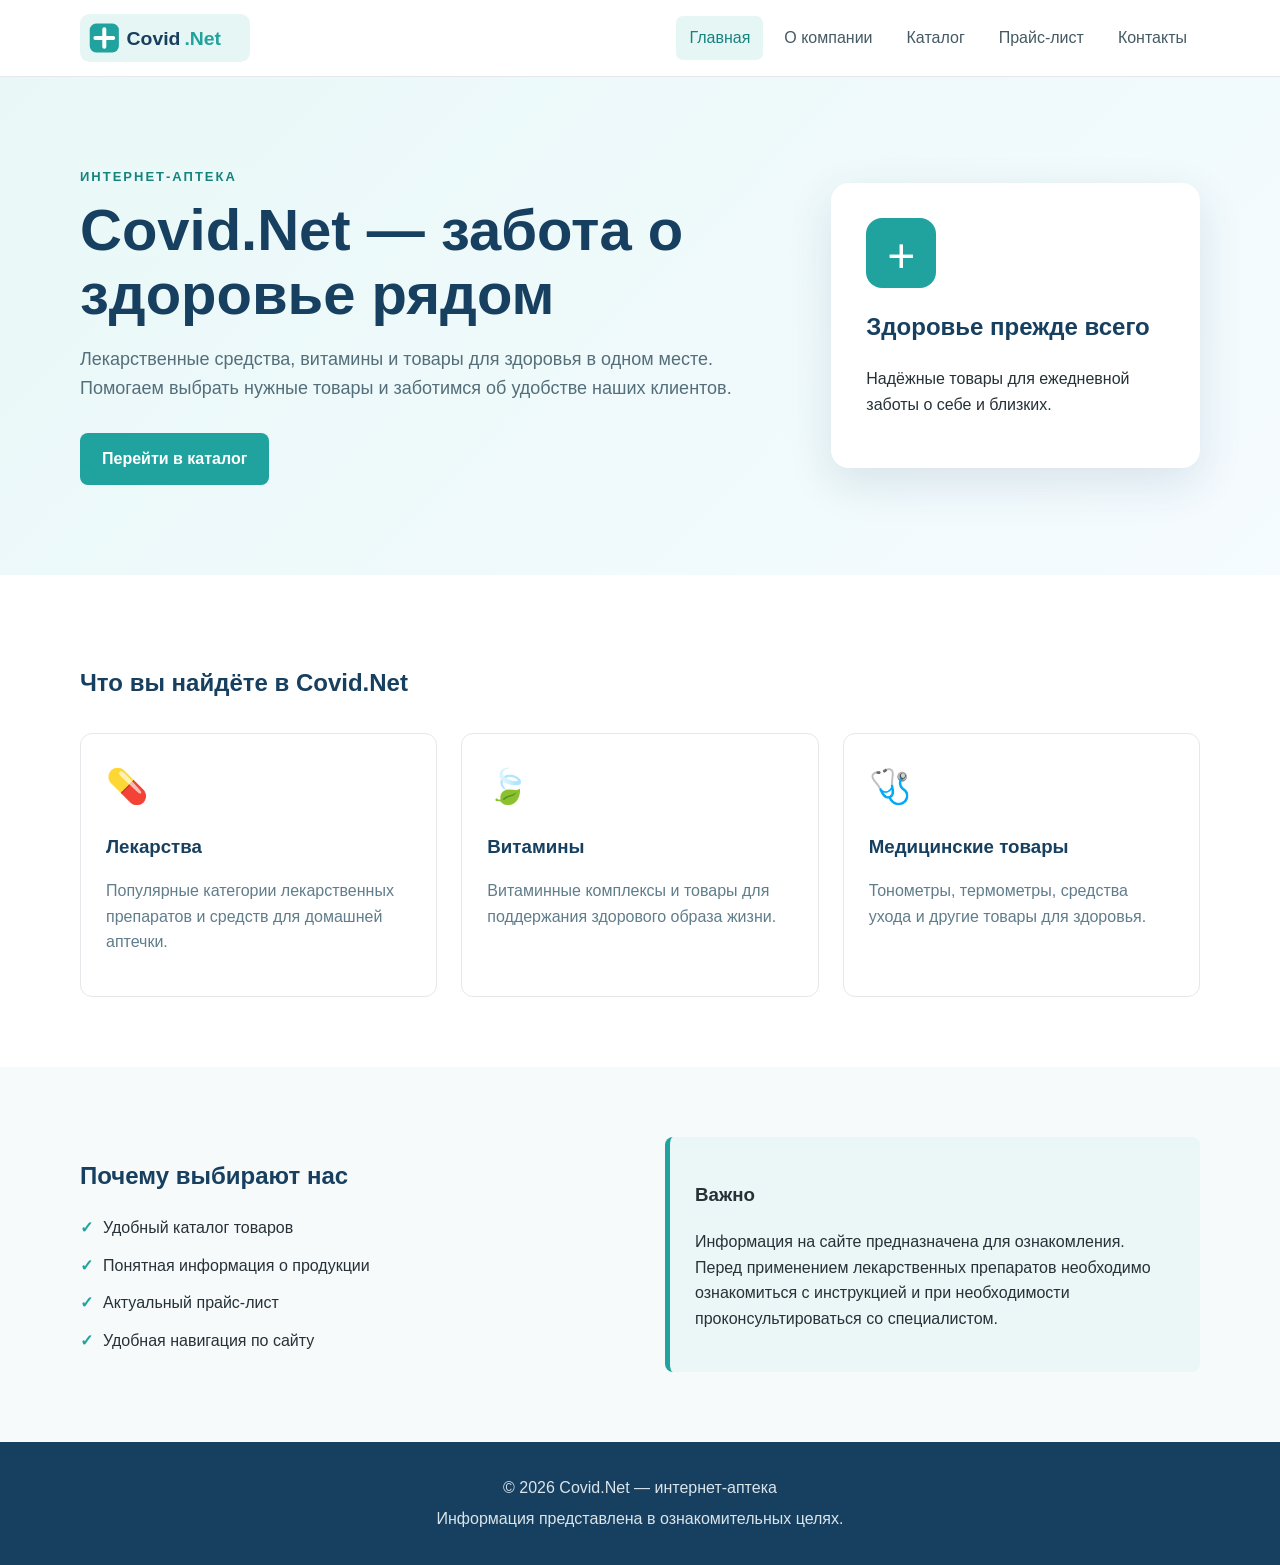
==== index.html @ 79ae9a4f "Add files via upload" ====
<!DOCTYPE html>
<html lang="ru">
<head>
    <meta charset="UTF-8">
    <meta name="viewport" content="width=device-width, initial-scale=1.0">
    <title>Covid.Net — интернет-аптека</title>
    <link rel="stylesheet" href="styles.css">
</head>
<body>
<header class="site-header">
    <div class="container header-inner">
        <a class="logo" href="index.html"><img src="images/logo.svg" alt="Covid.Net — интернет-аптека"></a>
        <nav class="main-nav">
            <a class="active" href="index.html">Главная</a>
            <a href="about.html">О компании</a>
            <a href="catalog.html">Каталог</a>
            <a href="price.html">Прайс-лист</a>
            <a href="contacts.html">Контакты</a>
        </nav>
    </div>
</header>

<main>
    <section class="hero">
        <div class="container hero-content">
            <div>
                <p class="eyebrow">ИНТЕРНЕТ-АПТЕКА</p>
                <h1>Covid.Net — забота о здоровье рядом</h1>
                <p class="hero-text">
                    Лекарственные средства, витамины и товары для здоровья
                    в одном месте. Помогаем выбрать нужные товары и заботимся
                    об удобстве наших клиентов.
                </p>
                <a class="button" href="catalog.html">Перейти в каталог</a>
            </div>
            <div class="hero-card">
                <div class="medical-cross">+</div>
                <h2>Здоровье прежде всего</h2>
                <p>Надёжные товары для ежедневной заботы о себе и близких.</p>
            </div>
        </div>
    </section>

    <section class="section">
        <div class="container">
            <h2>Что вы найдёте в Covid.Net</h2>
            <div class="cards">
                <article class="card">
                    <div class="card-icon">💊</div>
                    <h3>Лекарства</h3>
                    <p>Популярные категории лекарственных препаратов и средств для домашней аптечки.</p>
                </article>
                <article class="card">
                    <div class="card-icon">🍃</div>
                    <h3>Витамины</h3>
                    <p>Витаминные комплексы и товары для поддержания здорового образа жизни.</p>
                </article>
                <article class="card">
                    <div class="card-icon">🩺</div>
                    <h3>Медицинские товары</h3>
                    <p>Тонометры, термометры, средства ухода и другие товары для здоровья.</p>
                </article>
            </div>
        </div>
    </section>

    <section class="section section-light">
        <div class="container two-columns">
            <div>
                <h2>Почему выбирают нас</h2>
                <ul class="check-list">
                    <li>Удобный каталог товаров</li>
                    <li>Понятная информация о продукции</li>
                    <li>Актуальный прайс-лист</li>
                    <li>Удобная навигация по сайту</li>
                </ul>
            </div>
            <div class="info-box">
                <h3>Важно</h3>
                <p>
                    Информация на сайте предназначена для ознакомления.
                    Перед применением лекарственных препаратов необходимо
                    ознакомиться с инструкцией и при необходимости
                    проконсультироваться со специалистом.
                </p>
            </div>
        </div>
    </section>
</main>

<footer class="site-footer">
    <div class="container">
        <p>&copy; 2026 Covid.Net — интернет-аптека</p>
        <p>Информация представлена в ознакомительных целях.</p>
    </div>
</footer>
</body>
</html>
---- styles.css ----
* {
    box-sizing: border-box;
}

html {
    scroll-behavior: smooth;
}

body {
    margin: 0;
    font-family: Arial, Helvetica, sans-serif;
    color: #263238;
    background: #ffffff;
    line-height: 1.6;
}

a {
    color: inherit;
}

.container {
    width: min(1120px, 92%);
    margin: 0 auto;
}

.site-header {
    background: #ffffff;
    border-bottom: 1px solid #e5e7eb;
    position: sticky;
    top: 0;
    z-index: 10;
}

.header-inner {
    min-height: 76px;
    display: flex;
    align-items: center;
    justify-content: space-between;
    gap: 30px;
}

.logo {
    display: block;
    text-decoration: none;
    line-height: 0;
}

.logo img {
    display: block;
    width: 170px;
    height: auto;
}

.main-nav {
    display: flex;
    flex-wrap: wrap;
    justify-content: flex-end;
    gap: 8px;
}

.main-nav a {
    text-decoration: none;
    padding: 9px 13px;
    border-radius: 7px;
    color: #455a64;
    transition: 0.2s;
}

.main-nav a:hover,
.main-nav a.active {
    background: #e6f6f5;
    color: #16837f;
}

.hero {
    background: linear-gradient(135deg, #e9f8f7, #f5fbff);
    padding: 90px 0;
}

.hero-content {
    display: grid;
    grid-template-columns: 1.5fr 0.8fr;
    align-items: center;
    gap: 60px;
}

.eyebrow {
    margin: 0 0 10px;
    color: #16837f;
    font-size: 13px;
    font-weight: 700;
    letter-spacing: 2px;
}

h1 {
    margin: 0 0 20px;
    font-size: clamp(36px, 5vw, 58px);
    line-height: 1.1;
    color: #173f5f;
}

h2 {
    color: #173f5f;
}

.hero-text {
    max-width: 680px;
    font-size: 18px;
    color: #546e7a;
    margin-bottom: 30px;
}

.button {
    display: inline-block;
    padding: 13px 22px;
    background: #20a39e;
    color: #ffffff;
    text-decoration: none;
    border-radius: 8px;
    font-weight: 700;
}

.button:hover {
    background: #16837f;
}

.hero-card {
    background: #ffffff;
    border-radius: 18px;
    padding: 35px;
    box-shadow: 0 15px 45px rgba(23, 63, 95, 0.12);
}

.medical-cross {
    width: 70px;
    height: 70px;
    display: grid;
    place-items: center;
    background: #20a39e;
    color: #ffffff;
    border-radius: 16px;
    font-size: 48px;
    font-weight: 300;
}

.section {
    padding: 70px 0;
}

.section-light {
    background: #f7fafb;
}

.cards {
    display: grid;
    grid-template-columns: repeat(3, 1fr);
    gap: 24px;
    margin-top: 30px;
}

.card,
.product-card,
.contact-card {
    background: #ffffff;
    border: 1px solid #e5e7eb;
    border-radius: 12px;
    padding: 25px;
}

.card-icon {
    font-size: 34px;
}

.card h3,
.product-card h2 {
    margin-bottom: 8px;
    color: #173f5f;
}

.card p,
.product-card p {
    color: #607d8b;
}

.two-columns {
    display: grid;
    grid-template-columns: 1fr 1fr;
    gap: 50px;
}

.check-list {
    padding-left: 0;
    list-style: none;
}

.check-list li {
    margin: 12px 0;
}

.check-list li::before {
    content: "✓";
    color: #20a39e;
    font-weight: bold;
    margin-right: 10px;
}

.info-box {
    background: #eaf7f6;
    border-left: 5px solid #20a39e;
    padding: 25px;
    border-radius: 8px;
}

.page-content {
    padding: 65px 0 80px;
    min-height: calc(100vh - 160px);
}

.page-heading {
    margin-bottom: 45px;
}

.page-heading h1 {
    font-size: clamp(34px, 5vw, 48px);
    margin-bottom: 10px;
}

.page-heading > p:last-child {
    color: #607d8b;
    font-size: 18px;
}

.content-section {
    margin-bottom: 55px;
}

.product-grid {
    display: grid;
    grid-template-columns: repeat(3, 1fr);
    gap: 24px;
}

.product-image {
    min-height: 140px;
    display: grid;
    place-items: center;
    background: #eef8f7;
    border-radius: 10px;
    font-size: 58px;
    margin-bottom: 20px;
}

.product-card strong {
    color: #16837f;
    font-size: 18px;
}

.table-wrapper {
    overflow-x: auto;
}

table {
    width: 100%;
    border-collapse: collapse;
    background: #ffffff;
}

th,
td {
    border: 1px solid #dce3e6;
    padding: 14px 16px;
    text-align: left;
}

th {
    background: #173f5f;
    color: #ffffff;
}

tr:nth-child(even) {
    background: #f7fafb;
}

tr.discount {
    background: #e8f7f4;
}

.note {
    color: #78909c;
    font-size: 14px;
    margin-top: 15px;
}

.contact-layout {
    display: grid;
    grid-template-columns: 0.8fr 1.2fr;
    gap: 30px;
}

.map-box {
    background: #ffffff;
    border: 1px solid #e5e7eb;
    border-radius: 12px;
    padding: 20px;
}

.map-box iframe {
    width: 100%;
    height: 360px;
    border: 0;
    border-radius: 8px;
}

.site-footer {
    background: #173f5f;
    color: #d9e5eb;
    padding: 28px 0;
    text-align: center;
}

.site-footer p {
    margin: 5px 0;
}

@media (max-width: 850px) {
    .header-inner {
        flex-direction: column;
        padding: 18px 0;
    }

    .main-nav {
        justify-content: center;
    }

    .hero-content,
    .two-columns,
    .contact-layout {
        grid-template-columns: 1fr;
    }

    .cards,
    .product-grid {
        grid-template-columns: repeat(2, 1fr);
    }
}

@media (max-width: 560px) {
    .hero {
        padding: 55px 0;
    }

    .cards,
    .product-grid {
        grid-template-columns: 1fr;
    }

    .main-nav {
        gap: 3px;
    }

    .main-nav a {
        padding: 7px 8px;
        font-size: 14px;
    }
}
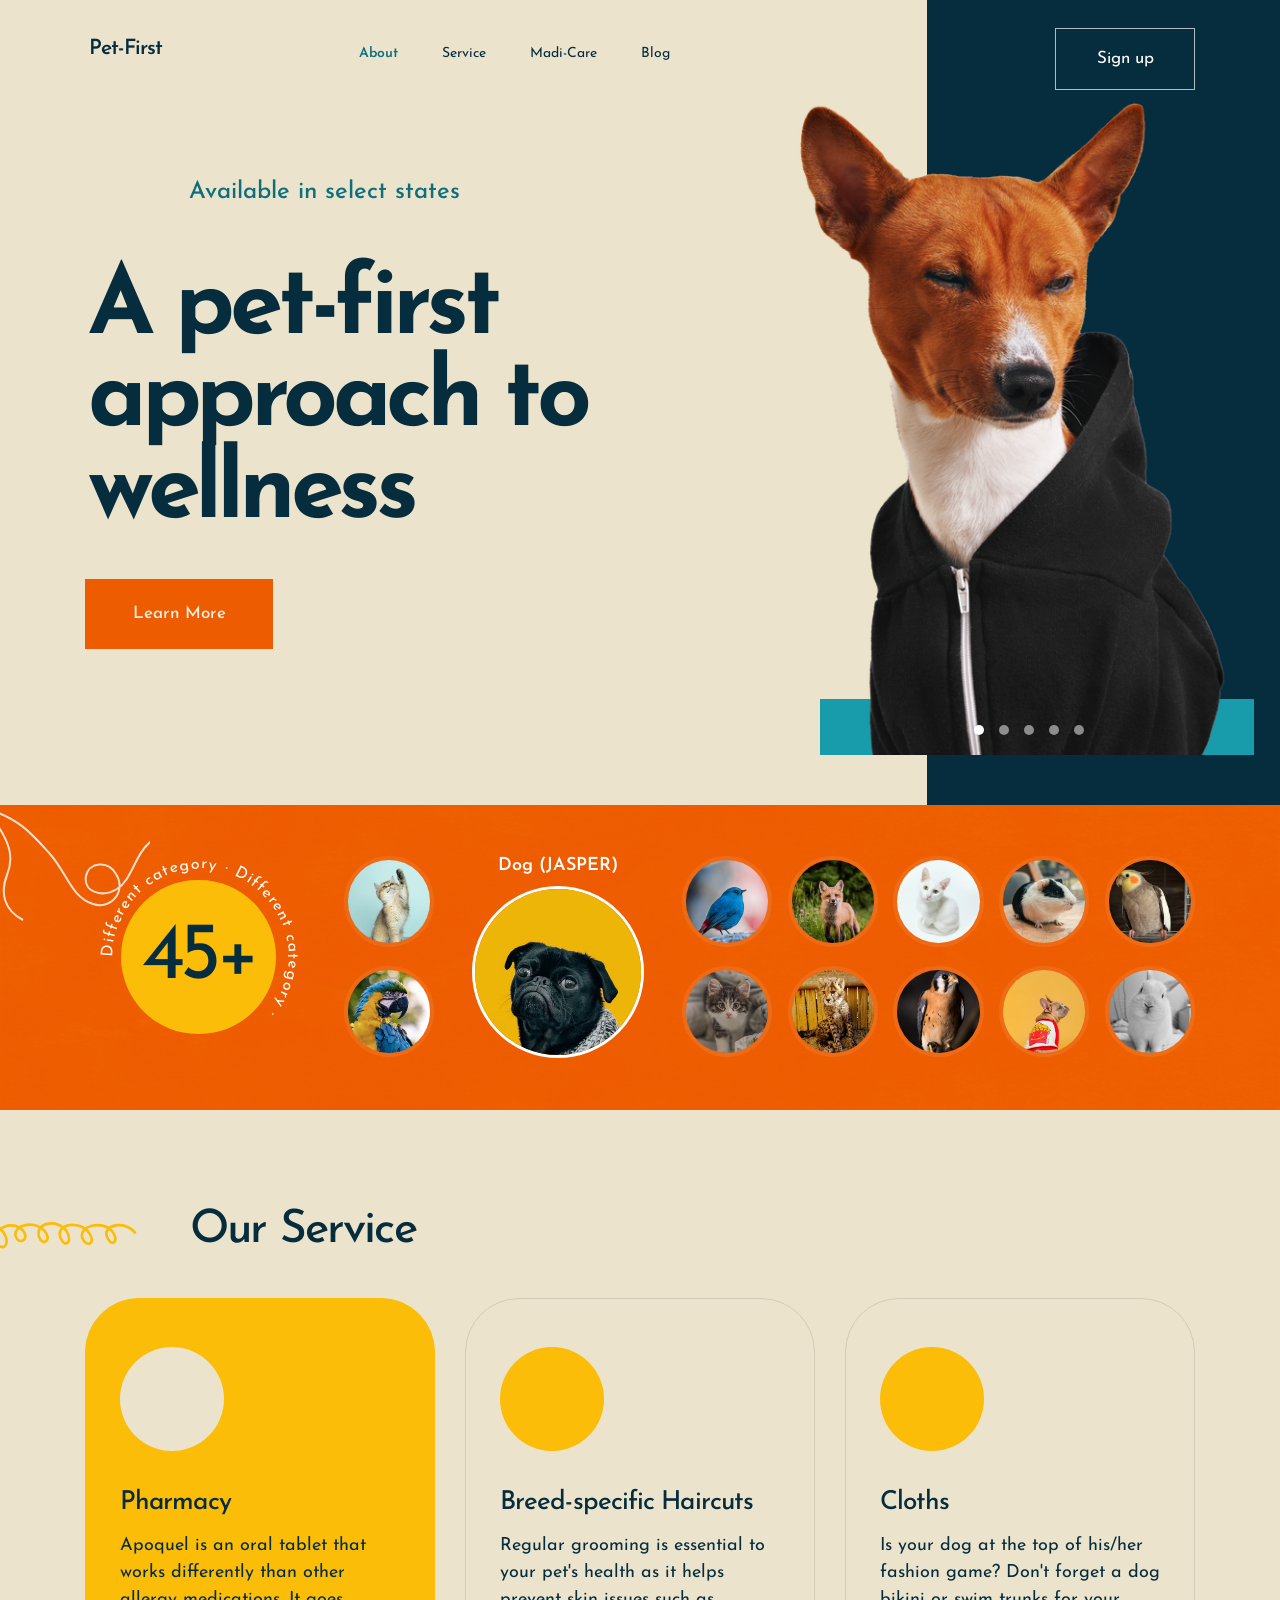
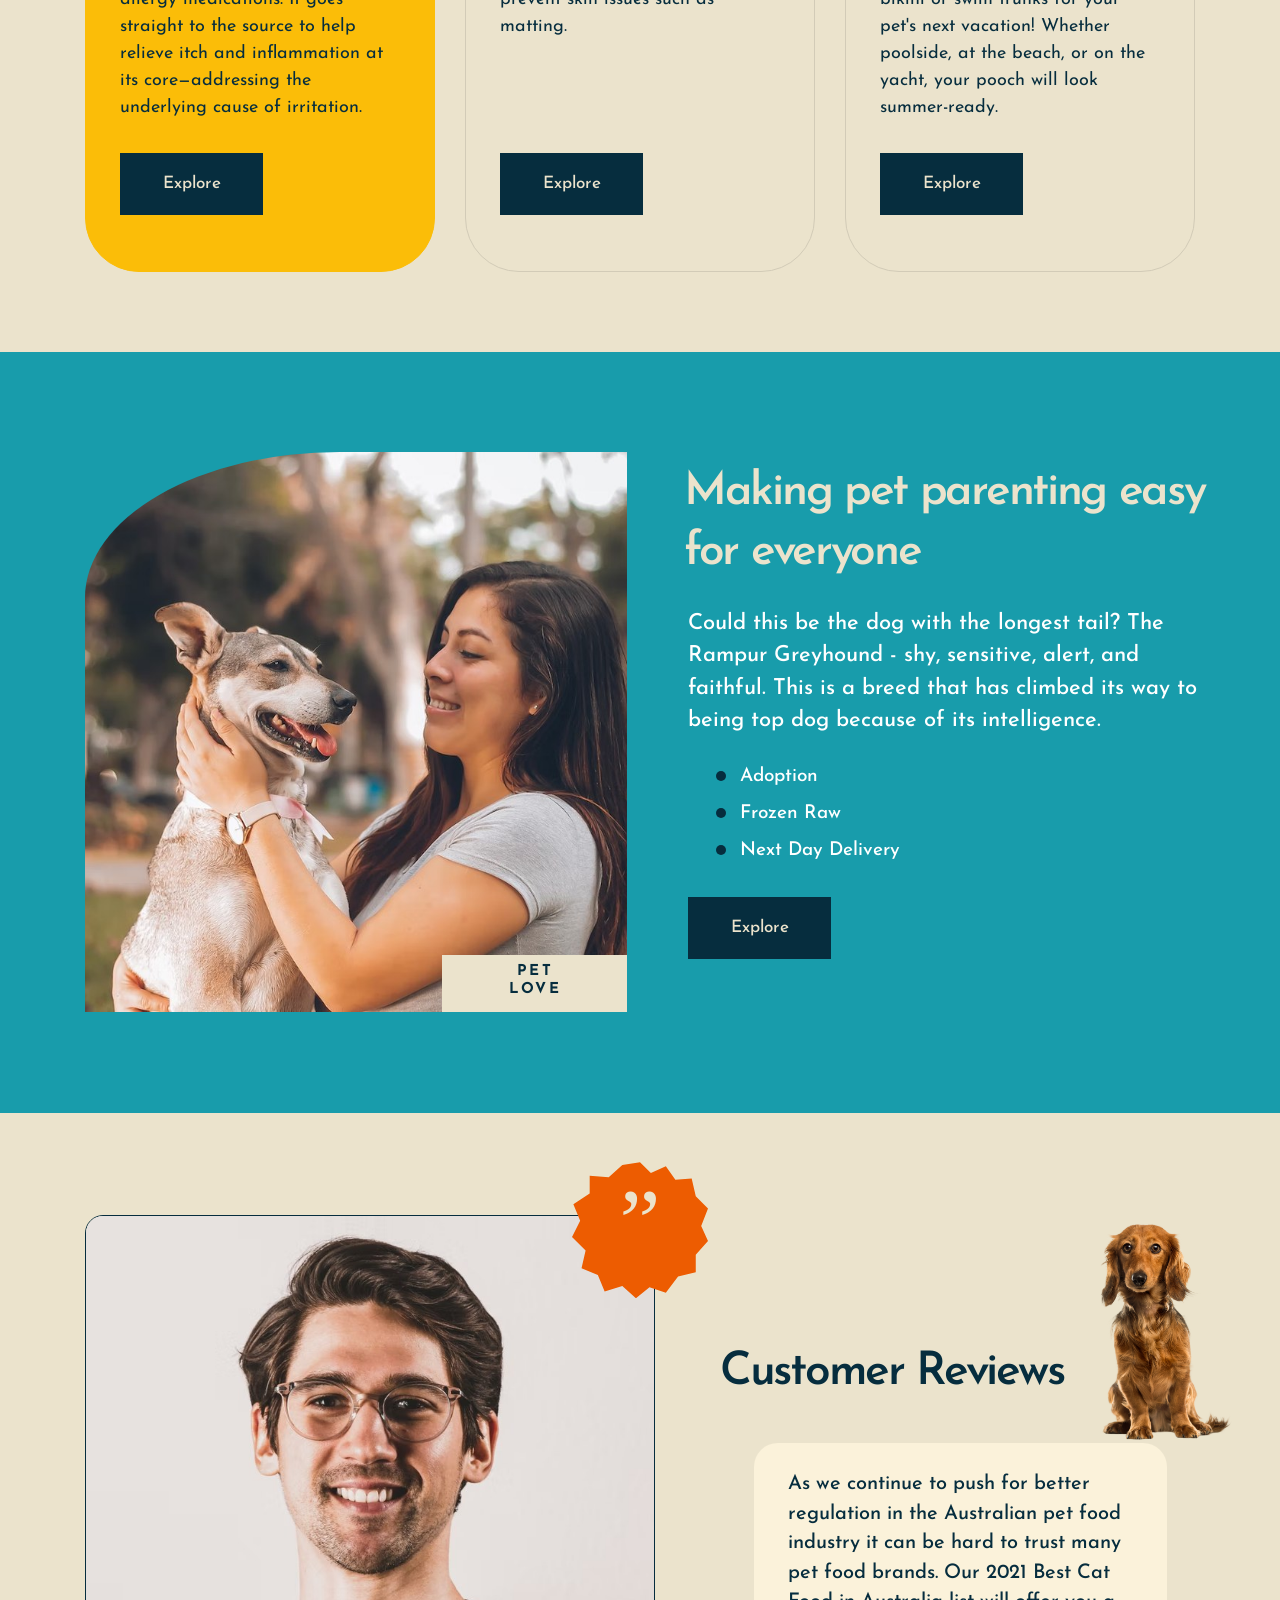
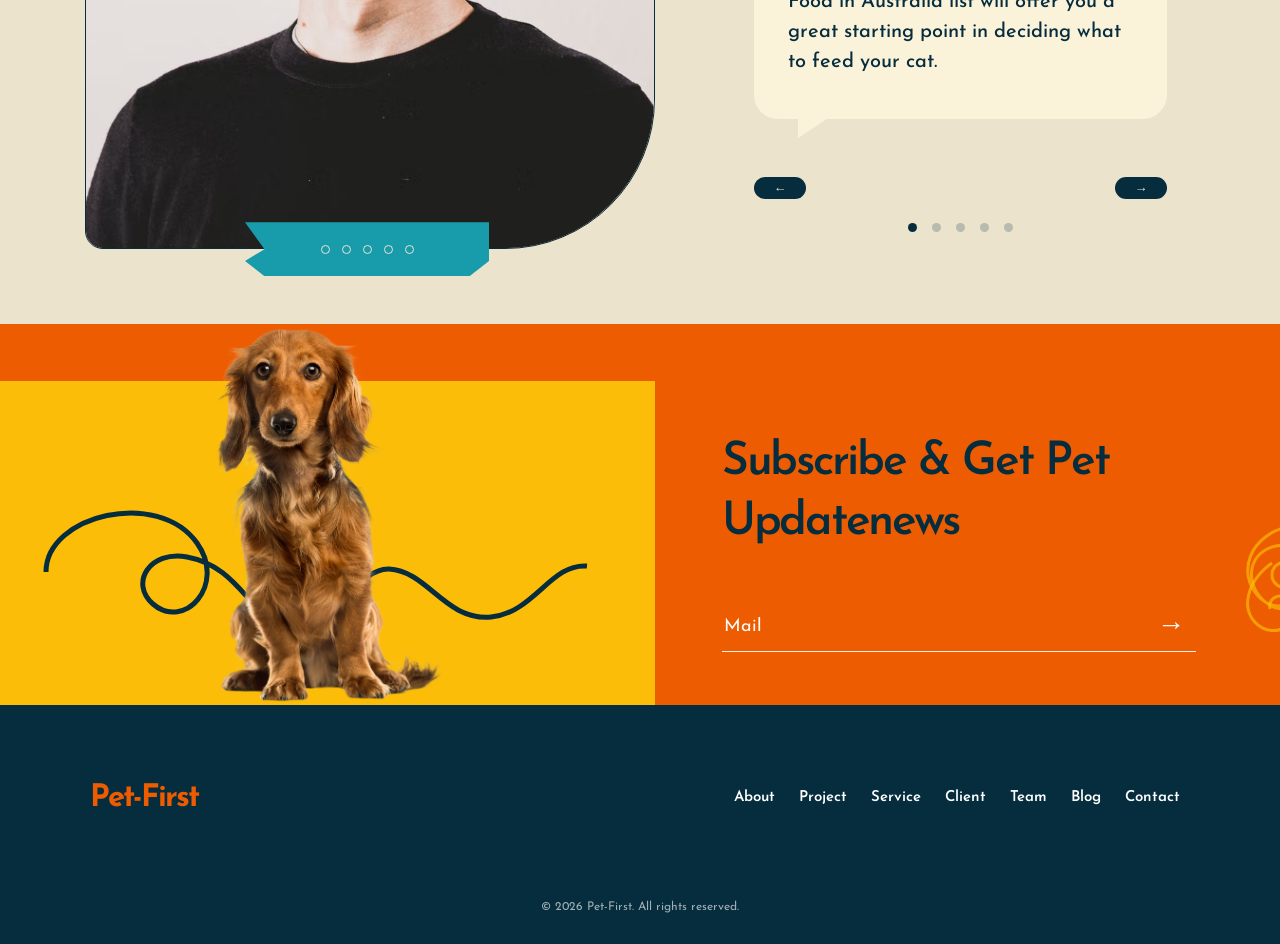
==== commit 1e317636: "Add files via upload" ====
--- a/index.html
+++ b/index.html
@@ -1,98 +1,186 @@
 <!DOCTYPE html>
-<html lang="ru">
+<html lang="en">
 <head>
-    <meta charset="UTF-8">
-    <meta name="viewport" content="width=device-width, initial-scale=1.0">
-    <title>Covid.Net — интернет-аптека</title>
-    <link rel="stylesheet" href="styles.css">
+	<meta charset="UTF-8">
+	<meta name="viewport" content="width=device-width, initial-scale=1.0">
+	<meta name="description" content="A pet-first approach to wellness. Thoughtful products and services for happier, healthier pets.">
+	<title>Pet-First — A Pet-First Approach to Wellness</title>
+	<link rel="preconnect" href="https://fonts.googleapis.com">
+	<link rel="preconnect" href="https://fonts.gstatic.com" crossorigin>
+	<link href="https://fonts.googleapis.com/css2?family=Josefin+Sans:wght@400;500;600;700&display=swap" rel="stylesheet">
+	<link rel="stylesheet" href="styles.css">
+	<script src="js/script.js" defer></script>
 </head>
 <body>
-<header class="site-header">
-    <div class="container header-inner">
-        <a class="logo" href="index.html"><img src="images/logo.svg" alt="Covid.Net — интернет-аптека"></a>
-        <nav class="main-nav">
-            <a class="active" href="index.html">Главная</a>
-            <a href="about.html">О компании</a>
-            <a href="catalog.html">Каталог</a>
-            <a href="price.html">Прайс-лист</a>
-            <a href="contacts.html">Контакты</a>
-        </nav>
-    </div>
-</header>
+	<header class="site-header">
+		<div class="header-inner">
+			<a class="brand" href="#home" aria-label="Pet-First home">Pet-First</a>
+			<button class="menu-toggle" type="button" aria-expanded="false" aria-controls="main-navigation" aria-label="Open navigation">
+				<span></span><span></span><span></span>
+			</button>
+			<nav class="main-navigation" id="main-navigation" aria-label="Main navigation">
+				<ul>
+					<li><a class="active" href="#about">About</a></li>
+					<li><a href="#services">Service</a></li>
+					<li><a href="#wellness">Madi-Care</a></li>
+					<li><a href="#reviews">Blog</a></li>
+				</ul>
+			</nav>
+			<a class="signup-button" href="#newsletter">Sign up</a>
+		</div>
+	</header>
 
-<main>
-    <section class="hero">
-        <div class="container hero-content">
-            <div>
-                <p class="eyebrow">ИНТЕРНЕТ-АПТЕКА</p>
-                <h1>Covid.Net — забота о здоровье рядом</h1>
-                <p class="hero-text">
-                    Лекарственные средства, витамины и товары для здоровья
-                    в одном месте. Помогаем выбрать нужные товары и заботимся
-                    об удобстве наших клиентов.
-                </p>
-                <a class="button" href="catalog.html">Перейти в каталог</a>
-            </div>
-            <div class="hero-card">
-                <div class="medical-cross">+</div>
-                <h2>Здоровье прежде всего</h2>
-                <p>Надёжные товары для ежедневной заботы о себе и близких.</p>
-            </div>
-        </div>
-    </section>
+	<main>
+		<section class="hero" id="home" aria-labelledby="hero-title">
+			<div class="hero-panel" aria-hidden="true"></div>
+			<div class="hero-copy">
+				<p class="hero-kicker">Available in select states</p>
+				<h1 id="hero-title">A pet-first<br>approach to<br>wellness</h1>
+				<a class="button button-orange" href="#about">Learn More</a>
+			</div>
+			<figure class="hero-visual">
+				<img src="images/hero-dog.png" alt="A small brown dog wearing a black hoodie">
+				<figcaption class="visually-hidden">A pet-first approach to wellness</figcaption>
+				<div class="hero-accent" aria-hidden="true"></div>
+				<div class="hero-dots" aria-hidden="true"><i></i><i></i><i></i><i></i><i></i></div>
+			</figure>
+		</section>
 
-    <section class="section">
-        <div class="container">
-            <h2>Что вы найдёте в Covid.Net</h2>
-            <div class="cards">
-                <article class="card">
-                    <div class="card-icon">💊</div>
-                    <h3>Лекарства</h3>
-                    <p>Популярные категории лекарственных препаратов и средств для домашней аптечки.</p>
-                </article>
-                <article class="card">
-                    <div class="card-icon">🍃</div>
-                    <h3>Витамины</h3>
-                    <p>Витаминные комплексы и товары для поддержания здорового образа жизни.</p>
-                </article>
-                <article class="card">
-                    <div class="card-icon">🩺</div>
-                    <h3>Медицинские товары</h3>
-                    <p>Тонометры, термометры, средства ухода и другие товары для здоровья.</p>
-                </article>
-            </div>
-        </div>
-    </section>
+		<section class="stats" id="about" aria-label="Pet categories and community">
+			<div class="stats-paper" aria-hidden="true"></div>
+			<svg class="stats-doodle" viewBox="0 0 150 150" aria-hidden="true">
+				<path d="M-14 4 C18 12 33 30 50 49 C67 68 71 92 93 99 C111 105 127 86 116 69 C108 55 89 57 86 71 C83 87 102 93 117 84 C133 74 134 48 154 34" />
+				<path d="M-4 18 C10 38 14 53 7 70 C0 88 4 105 23 115" />
+			</svg>
+			<div class="stats-inner">
+				<div class="stat-bubble">
+					<svg class="stat-ring" viewBox="0 0 240 240" aria-hidden="true">
+						<defs><path id="ring-path" d="M 120,120 m -93,0 a 93,93 0 1,1 186,0 a 93,93 0 1,1 -186,0"></path></defs>
+						<text><textPath href="#ring-path">Different category · Different category · </textPath></text>
+					</svg>
+					<div class="stat-number">45+</div>
+				</div>
+				<div class="pet-gallery" aria-label="Pets in our community">
+					<img src="images/pet-kitten.jpg" alt="Kitten">
+					<img src="images/pet-blue-bird.jpg" alt="Blue bird">
+					<img src="images/pet-fox.jpg" alt="Fox">
+					<img src="images/pet-cat.jpg" alt="White cat">
+					<img src="images/pet-guinea-pig.jpg" alt="Guinea pig">
+					<img src="images/pet-cockatiel.jpg" alt="Cockatiel">
+					<img src="images/pet-parrot.jpg" alt="Parrot">
+					<img src="images/pet-kitten-grey.jpg" alt="Grey kitten">
+					<img src="images/pet-serval.jpg" alt="Serval cat">
+					<img src="images/pet-hawk.jpg" alt="Hawk">
+					<img src="images/pet-mouse.jpg" alt="Mouse in a sweater">
+					<img src="images/pet-rabbit.jpg" alt="Rabbit">
+					<div class="featured-pet">
+						<p>Dog (JASPER)</p>
+						<img src="images/pet-pug.jpg" alt="Pug wearing a patterned sweater">
+					</div>
+				</div>
+			</div>
+		</section>
 
-    <section class="section section-light">
-        <div class="container two-columns">
-            <div>
-                <h2>Почему выбирают нас</h2>
-                <ul class="check-list">
-                    <li>Удобный каталог товаров</li>
-                    <li>Понятная информация о продукции</li>
-                    <li>Актуальный прайс-лист</li>
-                    <li>Удобная навигация по сайту</li>
-                </ul>
-            </div>
-            <div class="info-box">
-                <h3>Важно</h3>
-                <p>
-                    Информация на сайте предназначена для ознакомления.
-                    Перед применением лекарственных препаратов необходимо
-                    ознакомиться с инструкцией и при необходимости
-                    проконсультироваться со специалистом.
-                </p>
-            </div>
-        </div>
-    </section>
-</main>
+		<section class="services" id="services" aria-labelledby="services-title">
+			<svg class="service-squiggle" viewBox="0 0 300 70" aria-hidden="true">
+				<path d="M2 49 C19 22 39 24 46 43 C52 61 36 64 31 49 C25 30 58 17 72 34 C83 47 65 57 61 42 C57 25 89 18 104 34 C117 48 101 59 96 43 C90 20 126 17 137 34 C148 52 134 61 128 44 C121 22 159 19 171 37 C183 54 166 60 161 45 C155 27 190 18 205 34 C218 48 205 62 198 43 C191 24 227 19 240 37" />
+			</svg>
+			<h2 id="services-title">Our Service</h2>
+			<div class="service-track">
+				<article class="service-card service-pharmacy">
+					<div class="service-icon icon-cream" aria-hidden="true">
+					</div>
+					<h3>Pharmacy</h3>
+					<p>Apoquel is an oral tablet that works differently than other allergy medications. It goes straight to the source to help relieve itch and inflammation at its core—addressing the underlying cause of irritation.</p>
+					<a class="button button-navy" href="#newsletter">Explore</a>
+				</article>
+				<article class="service-card service-grooming">
+					<div class="service-icon icon-yellow" aria-hidden="true">
+					</div>
+					<h3>Breed-specific Haircuts</h3>
+					<p>Regular grooming is essential to your pet's health as it helps prevent skin issues such as matting.</p>
+					<a class="button button-navy" href="#newsletter">Explore</a>
+				</article>
+				<article class="service-card service-clothes">
+					<div class="service-icon icon-yellow" aria-hidden="true">
+					</div>
+					<h3>Cloths</h3>
+					<p>Is your dog at the top of his/her fashion game? Don't forget a dog bikini or swim trunks for your pet's next vacation! Whether poolside, at the beach, or on the yacht, your pooch will look summer-ready.</p>
+					<a class="button button-navy" href="#newsletter">Explore</a>
+				</article>
+			</div>
+		</section>
 
-<footer class="site-footer">
-    <div class="container">
-        <p>&copy; 2026 Covid.Net — интернет-аптека</p>
-        <p>Информация представлена в ознакомительных целях.</p>
-    </div>
-</footer>
+		<section class="wellness" id="wellness" aria-labelledby="wellness-title">
+			<div class="wellness-photo">
+				<img src="images/family-with-dog.jpg" alt="A woman smiling as she spends time with her dog">
+				<span class="photo-sticker" aria-hidden="true">PET<br>LOVE</span>
+			</div>
+			<div class="wellness-copy">
+				<h2 id="wellness-title">Making pet parenting easy for everyone</h2>
+				<p class="wellness-description">Could this be the dog with the longest tail? The Rampur Greyhound - shy, sensitive, alert, and faithful. This is a breed that has climbed its way to being top dog because of its intelligence.</p>
+				<ul class="wellness-features">
+					<li>Adoption</li>
+					<li>Frozen Raw</li>
+					<li>Next Day Delivery</li>
+				</ul>
+				<a class="button button-navy" href="#services">Explore</a>
+			</div>
+		</section>
+
+		<section class="reviews" id="reviews" aria-labelledby="reviews-title">
+			<div class="review-photo">
+				<img src="images/customer-portrait.jpg" alt="A smiling customer">
+			</div>
+			<div class="review-quote" aria-hidden="true">”</div>
+			<div class="review-ribbon" aria-hidden="true"><i></i><i></i><i></i><i></i><i></i></div>
+			<div class="review-copy">
+				<div class="review-head">
+					<h2 id="reviews-title">Customer Reviews</h2>
+					<img class="review-pet" src="images/newsletter-dog.png" alt="" aria-hidden="true">
+				</div>
+				<p>As we continue to push for better regulation in the Australian pet food industry it can be hard to trust many pet food brands. Our 2021 Best Cat Food in Australia list will offer you a great starting point in deciding what to feed your cat.</p>
+				<div class="review-controls" aria-hidden="true">
+					<span class="control-pill">←</span><span class="control-pill">→</span>
+				</div>
+				<div class="review-pagination" aria-hidden="true"><i class="current"></i><i></i><i></i><i></i><i></i></div>
+			</div>
+		</section>
+
+		<section class="newsletter" id="newsletter" aria-labelledby="newsletter-title">
+			<div class="newsletter-yellow" aria-hidden="true">
+				<svg class="newsletter-leash" viewBox="0 0 550 164" aria-hidden="true"><path d="M4 85c0-57 112-84 151-29 30 42-13 88-44 61-24-21-3-54 34-47 55 10 63 64 103 70 46 7 64-59 99-58 39 2 56 52 102 48 43-4 60-54 96-51"/></svg>
+			</div>
+			<img class="newsletter-dog" src="images/newsletter-dog.png" alt="A golden retriever sitting attentively">
+			<svg class="newsletter-swirls" viewBox="0 0 190 195" aria-hidden="true"><path d="M165 8c-42 8-55 48-32 71 21 21 51 2 43-22-7-20-31-15-30 1 1 13 21 17 29 5 12-18-7-39-25-35-26 5-33 34-13 54 20 19 49 6 47-18"/><path d="M146 45c-26 19-32 47-14 62 19 15 43-3 34-21-7-14-25-8-22 5"/></svg>
+			<div class="newsletter-copy">
+				<h2 id="newsletter-title">Subscribe &amp; Get Pet Updatenews</h2>
+				<form class="newsletter-form" action="#" method="get">
+					<label class="visually-hidden" for="email-address">Mail</label>
+					<input id="email-address" name="email" type="email" placeholder="Mail" required>
+					<button type="submit" aria-label="Subscribe">&#8594;</button>
+				</form>
+				<p class="form-message" role="status" aria-live="polite"></p>
+			</div>
+		</section>
+	</main>
+
+	<footer class="site-footer">
+		<div class="footer-inner">
+			<a class="footer-brand" href="#home" aria-label="Pet-First home">Pet-First</a>
+			<nav class="footer-navigation" aria-label="Footer navigation">
+				<ul>
+					<li><a href="#about">About</a></li>
+					<li><a href="#about">Project</a></li>
+					<li><a href="#services">Service</a></li>
+					<li><a href="#reviews">Client</a></li>
+					<li><a href="#wellness">Team</a></li>
+					<li><a href="#reviews">Blog</a></li>
+					<li><a href="#newsletter">Contact</a></li>
+				</ul>
+			</nav>
+			<p class="copyright">© 2026 Pet-First. All rights reserved.</p>
+		</div>
+	</footer>
 </body>
 </html>
--- a/styles.css
+++ b/styles.css
@@ -1,365 +1,299 @@
-* {
-    box-sizing: border-box;
-}
-
-html {
-    scroll-behavior: smooth;
-}
-
+/* Pet-First homepage — semantic layout based on the supplied Figma frame. */
+:root {
+	--cream: #ebe3cc;
+	--cream-light: #fbf2da;
+	--navy: #062d3e;
+	--teal: #189cab;
+	--orange: #ed5c01;
+	--yellow: #fbbd08;
+	--line: #d2cbb7;
+	--teal-text: #0d6f7c; /* darker teal for text on cream (contrast 4.6:1) */
+}
+
+* { box-sizing: border-box; }
+html { scroll-behavior: smooth; }
 body {
-    margin: 0;
-    font-family: Arial, Helvetica, sans-serif;
-    color: #263238;
-    background: #ffffff;
-    line-height: 1.6;
-}
-
-a {
-    color: inherit;
-}
-
-.container {
-    width: min(1120px, 92%);
-    margin: 0 auto;
-}
-
-.site-header {
-    background: #ffffff;
-    border-bottom: 1px solid #e5e7eb;
-    position: sticky;
-    top: 0;
-    z-index: 10;
-}
-
+	margin: 0;
+	background: var(--cream);
+	color: var(--navy);
+	font-family: "Josefin Sans", "Trebuchet MS", sans-serif;
+	font-size: 18px;
+	line-height: 1.45;
+	overflow-x: hidden;
+}
+img { display: block; max-width: 100%; }
+a { color: inherit; text-decoration: none; }
+a:hover { text-decoration: underline; }
+:focus-visible { outline: 3px solid var(--orange); outline-offset: 3px; }
+.site-header :focus-visible, .newsletter :focus-visible { outline-color: #fff; }
+.stats :focus-visible, .newsletter-form :focus-visible { outline-color: #fff; }
+button, input { font: inherit; }
+button, a { -webkit-tap-highlight-color: transparent; }
+.visually-hidden {
+	position: absolute; width: 1px; height: 1px; padding: 0; margin: -1px;
+	overflow: hidden; clip: rect(0, 0, 0, 0); white-space: nowrap; border: 0;
+}
+
+/* Header and hero */
+.site-header { position: absolute; z-index: 10; top: 0; left: 0; width: 100%; height: 90px; }
 .header-inner {
-    min-height: 76px;
-    display: flex;
-    align-items: center;
-    justify-content: space-between;
-    gap: 30px;
-}
-
-.logo {
-    display: block;
-    text-decoration: none;
-    line-height: 0;
-}
-
-.logo img {
-    display: block;
-    width: 170px;
-    height: auto;
-}
-
-.main-nav {
-    display: flex;
-    flex-wrap: wrap;
-    justify-content: flex-end;
-    gap: 8px;
-}
-
-.main-nav a {
-    text-decoration: none;
-    padding: 9px 13px;
-    border-radius: 7px;
-    color: #455a64;
-    transition: 0.2s;
-}
-
-.main-nav a:hover,
-.main-nav a.active {
-    background: #e6f6f5;
-    color: #16837f;
-}
-
-.hero {
-    background: linear-gradient(135deg, #e9f8f7, #f5fbff);
-    padding: 90px 0;
-}
-
-.hero-content {
-    display: grid;
-    grid-template-columns: 1.5fr 0.8fr;
-    align-items: center;
-    gap: 60px;
-}
-
-.eyebrow {
-    margin: 0 0 10px;
-    color: #16837f;
-    font-size: 13px;
-    font-weight: 700;
-    letter-spacing: 2px;
-}
-
-h1 {
-    margin: 0 0 20px;
-    font-size: clamp(36px, 5vw, 58px);
-    line-height: 1.1;
-    color: #173f5f;
-}
-
-h2 {
-    color: #173f5f;
-}
-
-.hero-text {
-    max-width: 680px;
-    font-size: 18px;
-    color: #546e7a;
-    margin-bottom: 30px;
-}
-
-.button {
-    display: inline-block;
-    padding: 13px 22px;
-    background: #20a39e;
-    color: #ffffff;
-    text-decoration: none;
-    border-radius: 8px;
-    font-weight: 700;
-}
-
-.button:hover {
-    background: #16837f;
-}
-
-.hero-card {
-    background: #ffffff;
-    border-radius: 18px;
-    padding: 35px;
-    box-shadow: 0 15px 45px rgba(23, 63, 95, 0.12);
-}
-
-.medical-cross {
-    width: 70px;
-    height: 70px;
-    display: grid;
-    place-items: center;
-    background: #20a39e;
-    color: #ffffff;
-    border-radius: 16px;
-    font-size: 48px;
-    font-weight: 300;
-}
-
-.section {
-    padding: 70px 0;
-}
-
-.section-light {
-    background: #f7fafb;
-}
-
-.cards {
-    display: grid;
-    grid-template-columns: repeat(3, 1fr);
-    gap: 24px;
-    margin-top: 30px;
-}
-
-.card,
-.product-card,
-.contact-card {
-    background: #ffffff;
-    border: 1px solid #e5e7eb;
-    border-radius: 12px;
-    padding: 25px;
-}
-
-.card-icon {
-    font-size: 34px;
-}
-
-.card h3,
-.product-card h2 {
-    margin-bottom: 8px;
-    color: #173f5f;
-}
-
-.card p,
-.product-card p {
-    color: #607d8b;
-}
-
-.two-columns {
-    display: grid;
-    grid-template-columns: 1fr 1fr;
-    gap: 50px;
-}
-
-.check-list {
-    padding-left: 0;
-    list-style: none;
-}
-
-.check-list li {
-    margin: 12px 0;
-}
-
-.check-list li::before {
-    content: "✓";
-    color: #20a39e;
-    font-weight: bold;
-    margin-right: 10px;
-}
-
-.info-box {
-    background: #eaf7f6;
-    border-left: 5px solid #20a39e;
-    padding: 25px;
-    border-radius: 8px;
-}
-
-.page-content {
-    padding: 65px 0 80px;
-    min-height: calc(100vh - 160px);
-}
-
-.page-heading {
-    margin-bottom: 45px;
-}
-
-.page-heading h1 {
-    font-size: clamp(34px, 5vw, 48px);
-    margin-bottom: 10px;
-}
-
-.page-heading > p:last-child {
-    color: #607d8b;
-    font-size: 18px;
-}
-
-.content-section {
-    margin-bottom: 55px;
-}
-
-.product-grid {
-    display: grid;
-    grid-template-columns: repeat(3, 1fr);
-    gap: 24px;
-}
-
-.product-image {
-    min-height: 140px;
-    display: grid;
-    place-items: center;
-    background: #eef8f7;
-    border-radius: 10px;
-    font-size: 58px;
-    margin-bottom: 20px;
-}
-
-.product-card strong {
-    color: #16837f;
-    font-size: 18px;
-}
-
-.table-wrapper {
-    overflow-x: auto;
-}
-
-table {
-    width: 100%;
-    border-collapse: collapse;
-    background: #ffffff;
-}
-
-th,
-td {
-    border: 1px solid #dce3e6;
-    padding: 14px 16px;
-    text-align: left;
-}
-
-th {
-    background: #173f5f;
-    color: #ffffff;
-}
-
-tr:nth-child(even) {
-    background: #f7fafb;
-}
-
-tr.discount {
-    background: #e8f7f4;
-}
-
-.note {
-    color: #78909c;
-    font-size: 14px;
-    margin-top: 15px;
-}
-
-.contact-layout {
-    display: grid;
-    grid-template-columns: 0.8fr 1.2fr;
-    gap: 30px;
-}
-
-.map-box {
-    background: #ffffff;
-    border: 1px solid #e5e7eb;
-    border-radius: 12px;
-    padding: 20px;
-}
-
-.map-box iframe {
-    width: 100%;
-    height: 360px;
-    border: 0;
-    border-radius: 8px;
-}
-
-.site-footer {
-    background: #173f5f;
-    color: #d9e5eb;
-    padding: 28px 0;
-    text-align: center;
-}
-
-.site-footer p {
-    margin: 5px 0;
-}
-
-@media (max-width: 850px) {
-    .header-inner {
-        flex-direction: column;
-        padding: 18px 0;
-    }
-
-    .main-nav {
-        justify-content: center;
-    }
-
-    .hero-content,
-    .two-columns,
-    .contact-layout {
-        grid-template-columns: 1fr;
-    }
-
-    .cards,
-    .product-grid {
-        grid-template-columns: repeat(2, 1fr);
-    }
-}
-
-@media (max-width: 560px) {
-    .hero {
-        padding: 55px 0;
-    }
-
-    .cards,
-    .product-grid {
-        grid-template-columns: 1fr;
-    }
-
-    .main-nav {
-        gap: 3px;
-    }
-
-    .main-nav a {
-        padding: 7px 8px;
-        font-size: 14px;
-    }
-}
+	position: relative; width: calc(100% - 64px); max-width: 1102px; height: 90px;
+	margin: 0 auto; display: flex; align-items: center;
+}
+.brand { position: absolute; left: 0; top: 38px; font-size: 21px; font-weight: 600; line-height: 1; letter-spacing: -.04em; }
+.main-navigation { position: absolute; left: 270px; top: 40px; }
+.main-navigation ul, .footer-navigation ul { list-style: none; padding: 0; margin: 0; display: flex; align-items: center; }
+.main-navigation ul { gap: 44px; }
+.main-navigation a { font-size: 14px; white-space: nowrap; }
+.main-navigation a.active { color: var(--teal-text); font-weight: 600; }
+.signup-button {
+	position: absolute; right: -4px; top: 28px; width: 140px; height: 62px;
+	display: flex; align-items: center; justify-content: center; color: #fff;
+	font-size: 17px; border: 1px solid rgba(255,255,255,.68); transition: background .2s ease, color .2s ease;
+}
+.signup-button:hover { background: #fff; color: var(--navy); text-decoration: none; }
+.menu-toggle { display: none; }
+.hero { position: relative; height: 805px; background: var(--cream); overflow: hidden; }
+.hero-panel { position: absolute; top: 0; right: 0; width: 27.57%; height: 805px; background: var(--navy); }
+.hero-copy { position: absolute; z-index: 2; top: 173px; left: max(24px, calc((100% - 1110px) / 2)); width: 58%; max-width: 790px; }
+.hero-kicker { margin: 0 0 52px 104px; color: var(--teal-text); font-size: 24px; font-weight: 500; line-height: 38px; }
+.hero h1 { max-width: 790px; margin: 0 0 0 3px; font-size: 96px; font-weight: 700; line-height: .96; letter-spacing: -.055em; }
+.button { width: 143px; min-height: 62px; display: inline-flex; align-items: center; justify-content: center; font-size: 17px; font-weight: 500; transition: transform .2s ease, background .2s ease; }
+.button:hover { transform: translateY(-3px); text-decoration: none; }
+.button-orange { width: 188px; height: 70px; margin-top: 40px; background: var(--orange); color: #fcefe2; }
+.button-orange:hover { background: #d94f00; }
+.hero-visual { position: absolute; z-index: 1; top: 50px; right: max(24px, calc((100% - 1224px) / 2)); width: 496px; height: 705px; margin: 0; }
+.hero-visual > img { position: relative; z-index: 2; width: 100%; height: 100%; object-fit: cover; object-position: center center; }
+.hero-accent { position: absolute; z-index: 1; right: -2px; bottom: 0; width: 87.5%; height: 56px; background: var(--teal); }
+.hero-dots { position: absolute; z-index: 3; bottom: 20px; left: 44%; display: flex; gap: 15px; }
+.hero-dots i { width: 10px; height: 10px; border-radius: 50%; background: rgba(255,255,255,.5); }
+.hero-dots i:first-child { background: #fff; }
+
+/* Orange community bar */
+.stats { position: relative; z-index: 2; padding: 38px 0 40px; overflow: hidden; background: var(--orange); }
+.stats-paper { position: absolute; inset: 0; background: url("images/paper-texture.jpg") center 43% / cover; mix-blend-mode: soft-light; opacity: .36; }
+.stats-doodle { position: absolute; left: 0; top: 0; width: 150px; height: 150px; fill: none; stroke: rgba(255,255,255,.8); stroke-width: 2; }
+.stats-inner { position: relative; z-index: 2; width: calc(100% - 48px); max-width: 1110px; margin: 0 auto; display: flex; align-items: center; gap: 28px; }
+.stat-bubble { position: relative; flex: 0 0 231px; height: 227px; }
+.stat-ring { position: absolute; inset: 0; width: 100%; height: 100%; overflow: visible; }
+.stat-ring text { fill: #fff; font-family: "Josefin Sans", "Trebuchet MS", sans-serif; font-size: 17px; letter-spacing: 1.3px; }
+.stat-number { position: absolute; left: 15.8%; top: 16.3%; width: 66.7%; aspect-ratio: 1; display: flex; align-items: center; justify-content: center; border-radius: 50%; background: var(--yellow); font-size: 81px; font-weight: 400; letter-spacing: -.07em; line-height: 1; }
+.pet-gallery { flex: 1; min-width: 0; display: grid; grid-template-columns: minmax(0, 1fr) minmax(0, 2.4fr) repeat(5, minmax(0, 1fr)); column-gap: clamp(8px, 1.2vw, 18px); row-gap: 17px; align-items: center; }
+.pet-gallery > img { width: 100%; max-width: 95px; aspect-ratio: 1; justify-self: center; border: 4px solid rgba(255,255,255,.08); border-radius: 50%; object-fit: cover; }
+@media (min-width: 901px) {
+	.featured-pet { grid-column: 2; grid-row: 1 / span 2; }
+	.pet-gallery > img:nth-child(1), .pet-gallery > img:nth-child(7) { grid-column: 1; }
+	.pet-gallery > img:nth-child(n+2):nth-child(-n+6) { grid-row: 1; }
+	.pet-gallery > img:nth-child(n+8):nth-child(-n+12) { grid-row: 2; }
+	.pet-gallery > img:nth-child(1) { grid-row: 1; }
+	.pet-gallery > img:nth-child(7) { grid-row: 2; }
+	.pet-gallery > img:nth-child(2), .pet-gallery > img:nth-child(8) { grid-column: 3; }
+	.pet-gallery > img:nth-child(3), .pet-gallery > img:nth-child(9) { grid-column: 4; }
+	.pet-gallery > img:nth-child(4), .pet-gallery > img:nth-child(10) { grid-column: 5; }
+	.pet-gallery > img:nth-child(5), .pet-gallery > img:nth-child(11) { grid-column: 6; }
+	.pet-gallery > img:nth-child(6), .pet-gallery > img:nth-child(12) { grid-column: 7; }
+}
+.featured-pet { display: flex; flex-direction: column; align-items: center; gap: 10px; text-align: center; }
+.featured-pet p { margin: 0; color: #fff; font-size: 18px; font-weight: 600; line-height: 1.2; }
+.featured-pet img { width: min(100%, 172px); aspect-ratio: 1; border: 3px solid #fff; border-radius: 50%; object-fit: cover; }
+
+/* Services: three equal cards, the third one is lowered like in the Figma frame */
+.services { --sq-w: 200px; --h2-left: max(190px, calc((100% - 1110px) / 2 + 50px)); position: relative; padding: 98px 0 80px; background: var(--cream); overflow: hidden; }
+.services h2 { position: relative; z-index: 2; margin: 0 0 44px var(--h2-left); font-size: 46px; font-weight: 500; letter-spacing: -.04em; line-height: 1; }
+.service-squiggle { position: absolute; top: 98px; left: max(-40px, calc(var(--h2-left) - var(--sq-w) - 15px)); width: var(--sq-w); height: auto; overflow: visible; fill: none; stroke: var(--yellow); stroke-width: 4; stroke-linecap: round; }
+.service-track { position: relative; z-index: 1; width: calc(100% - 48px); max-width: 1110px; margin: 0 auto; display: grid; grid-template-columns: repeat(3, minmax(0, 1fr)); gap: 30px; align-items: stretch; }
+.service-card { display: flex; flex-direction: column; align-items: flex-start; padding: 48px 34px 56px; background: var(--cream); border: 1px solid var(--line); border-radius: 54px; }
+.service-pharmacy { background: var(--yellow); border-color: var(--yellow); }
+.service-clothes { margin-top: 0; }
+.service-icon { flex: none; width: 104px; height: 104px; margin-bottom: 36px; display: flex; align-items: center; justify-content: center; border-radius: 50%; }
+.service-icon svg { width: 56px; height: 56px; fill: none; stroke: var(--navy); stroke-width: 2.1; stroke-linecap: round; stroke-linejoin: round; }
+.icon-cream { background: var(--cream); }
+.icon-yellow { background: var(--yellow); }
+.service-card h3 { margin: 0 0 14px; font-size: 26px; font-weight: 500; line-height: 1.2; letter-spacing: -.035em; }
+.service-card p { margin: 0 0 32px; font-size: 18px; line-height: 1.5; }
+.service-card .button { margin-top: auto; }
+.button-navy { background: var(--navy); color: var(--cream); }
+.button-navy:hover { background: #16485c; }
+.service-decoration { position: absolute; z-index: 0; top: 56px; left: calc(50% + 445px); width: 212px; height: 229px; background: var(--teal); opacity: .9; }
+
+/* Teal feature section */
+.wellness { position: relative; height: 761px; background: var(--teal); color: var(--cream); overflow: hidden; }
+.wellness-photo { position: absolute; top: 100px; left: max(24px, calc((100% - 1110px) / 2)); width: 542px; height: 560px; overflow: hidden; border-radius: 47% 0 0 0 / 26% 0 0 0; }
+.wellness-photo img { width: 100%; height: 100%; object-fit: cover; object-position: 48% center; }
+.photo-sticker { position: absolute; right: -1px; bottom: 0; width: 186px; height: 57px; padding-top: 8px; background: var(--cream); color: var(--navy); font-size: 15px; font-weight: 700; line-height: 1.2; text-align: center; letter-spacing: .16em; }
+.wellness-copy { position: absolute; top: 111px; left: calc(50% + 44px); width: 543px; }
+.wellness h2, .newsletter h2 { margin: 0; font-size: 46px; font-weight: 600; line-height: 1.3; letter-spacing: -.05em; }
+.wellness-description { margin: 25px 0 0 4px; max-width: 513px; color: #fff; font-size: 22px; font-weight: 500; line-height: 1.48; }
+.wellness-features { list-style: none; margin: 20px 0 0 32px; padding: 0; color: #fff; font-size: 19px; font-weight: 500; line-height: 1.95; }
+.wellness-features li { position: relative; padding-left: 24px; }
+.wellness-features li::before { content: ""; position: absolute; left: 0; top: 13px; width: 10px; height: 10px; border-radius: 50%; background: var(--navy); }
+.wellness-copy .button { margin: 28px 0 0 4px; }
+
+/* Customer reviews */
+.reviews { position: relative; height: 811px; background: var(--cream); overflow: hidden; }
+.review-photo { position: absolute; top: 102px; left: max(24px, calc((100% - 1110px) / 2)); width: 570px; height: 634px; overflow: hidden; border: 1px solid var(--navy); border-radius: 18px 18px 150px 18px; }
+.review-photo img { width: 100%; height: 100%; object-fit: cover; object-position: center top; }
+.review-quote { position: absolute; z-index: 2; top: 49px; left: calc(max(24px, (100% - 1110px) / 2) + 487px); width: 136px; height: 136px; display: flex; align-items: center; justify-content: center; background: var(--orange); clip-path: polygon(50% 0%, 58% 8%, 69% 3%, 76% 13%, 88% 12%, 91% 25%, 100% 34%, 95% 47%, 100% 58%, 91% 68%, 91% 81%, 78% 84%, 69% 96%, 57% 92%, 47% 100%, 37% 91%, 24% 95%, 19% 83%, 7% 78%, 10% 65%, 0% 55%, 6% 43%, 1% 31%, 13% 23%, 13% 10%, 27% 11%, 37% 2%); color: var(--cream); font-family: Georgia, serif; font-size: 92px; line-height: 1; padding-bottom: 18px; }
+.review-ribbon { position: absolute; z-index: 2; top: 709px; left: calc(max(24px, (100% - 1110px) / 2) + 160px); width: 244px; height: 54px; display: flex; align-items: center; justify-content: center; gap: 12px; background: var(--teal); clip-path: polygon(0 0, 100% 0, 100% 72%, 92% 100%, 8% 100%, 0 72%, 8% 50%); }
+.review-ribbon i { width: 9px; height: 9px; border: 1px solid var(--cream); border-radius: 50%; }
+.review-copy { position: absolute; top: 230px; left: calc(50% + 80px); width: 500px; }
+.review-head { position: relative; margin: 0 0 40px; }
+.review-head h2 { margin: 0; font-size: 46px; font-weight: 600; line-height: 1.3; letter-spacing: -.05em; }
+.review-pet { position: absolute; right: -14px; bottom: -39px; width: 140px; height: auto; pointer-events: none; }
+.review-copy p { position: relative; max-width: 413px; min-height: 238px; margin: 0 0 0 34px; padding: 27px 34px 42px; border-radius: 24px; background: var(--cream-light); font-size: 20px; font-weight: 500; line-height: 1.48; }
+.review-copy p::after { content: ""; position: absolute; left: 44px; bottom: -19px; width: 30px; height: 20px; background: var(--cream-light); clip-path: polygon(0 0, 100% 0, 0 100%); }
+.review-controls { width: 100%; max-width: 413px; display: flex; justify-content: space-between; margin: 58px 0 0 34px; }
+.control-pill { width: 52px; height: 22px; display: flex; align-items: center; justify-content: center; border-radius: 40px; background: var(--navy); color: var(--cream); font-family: Arial, sans-serif; font-size: 13px; line-height: 1; }
+.review-pagination { width: 100%; max-width: 413px; display: flex; justify-content: center; gap: 15px; margin: 24px 0 0 34px; }
+.review-pagination i { width: 9px; height: 9px; border-radius: 50%; background: rgba(6,45,62,.22); }
+.review-pagination .current { background: var(--navy); }
+
+/* Newsletter and footer */
+.newsletter { position: relative; height: 381px; background: var(--orange); overflow: hidden; }
+.newsletter-yellow { position: absolute; left: 0; top: 57px; width: min(737px, 51.2%); height: 324px; background: var(--yellow); }
+.newsletter-leash { position: absolute; left: 42px; top: 106px; width: min(550px, 90%); height: auto; fill: none; stroke: var(--navy); stroke-width: 5; }
+.newsletter-dog { position: absolute; z-index: 2; left: calc(min(737px, 51.2%) / 2 - 122px); bottom: 0; width: auto; height: 381px; max-width: none; }
+.newsletter-swirls { position: absolute; right: -36px; bottom: -8px; z-index: 2; width: 190px; height: 195px; fill: none; stroke: rgba(251,189,8,.68); stroke-width: 3; }
+.newsletter-copy { position: absolute; z-index: 3; top: 109px; left: calc(50% + 82px); width: 474px; }
+.newsletter h2 { color: var(--navy); }
+.newsletter-form { position: relative; margin-top: 51px; width: 474px; height: 48px; border-bottom: 1px solid rgba(255,255,255,.9); display: flex; }
+.newsletter-form input { flex: 1; min-width: 0; border: 0; outline: 0; background: transparent; color: #fff; font-family: "Josefin Sans", "Trebuchet MS", sans-serif; font-size: 18px; }
+.newsletter-form input::placeholder { color: #fff; opacity: 1; }
+.newsletter-form button { width: 50px; border: 0; background: transparent; color: #fff; font-size: 28px; cursor: pointer; }
+.newsletter-form input:focus-visible, .newsletter-form button:focus-visible { outline: 2px solid #fff; outline-offset: 3px; }
+.form-message { margin: 8px 0 0; color: #fff; font-size: 14px; }
+.site-footer { position: relative; padding: 72px 0 28px; background: var(--navy); color: #fff; }
+.footer-inner { width: calc(100% - 48px); max-width: 1100px; margin: 0 auto; display: flex; align-items: center; justify-content: space-between; gap: 24px 48px; flex-wrap: wrap; }
+.footer-brand { color: var(--orange); font-size: 31px; font-weight: 700; letter-spacing: -.06em; line-height: 1; }
+.footer-navigation ul { gap: 4px; flex-wrap: wrap; }
+.footer-navigation a { display: block; padding: 10px; font-size: 15px; font-weight: 600; white-space: nowrap; }
+.copyright { flex: 0 0 100%; margin: 56px 0 0; font-size: 12px; text-align: center; color: rgba(255,255,255,.62); }
+
+@media (max-width: 1200px) {
+	.hero-copy { left: 7%; }
+	.hero-visual { right: 4%; width: 40%; }
+	.services { --sq-w: 160px; --h2-left: max(160px, calc((100% - 1110px) / 2 + 50px)); }
+	.service-card { padding: 40px 26px 34px; }
+	.service-card p { font-size: 17px; }
+	.wellness-photo { left: 5%; width: 42%; }
+	.wellness-copy { left: 53%; width: 42%; }
+	.wellness h2, .newsletter h2, .review-head h2 { font-size: 40px; }
+	.wellness-description { font-size: 20px; }
+	.review-photo { left: 5%; width: 42%; }
+	.review-quote { left: calc(5% + 42% - 70px); }
+	.review-ribbon { left: calc(5% + 21% - 122px); }
+	.review-copy { left: 53%; width: 42%; }
+	.review-pet { width: 112px; right: -8px; }
+	.newsletter-copy { left: 56%; width: 40%; }
+	.newsletter-form { width: 100%; }
+}
+
+@media (max-width: 1000px) {
+	.main-navigation { left: 170px; }
+	.main-navigation ul { gap: 26px; }
+	.hero h1 { font-size: clamp(54px, 8.6vw, 84px); }
+	.hero-kicker { margin-left: 40px; font-size: 22px; }
+}
+
+@media (min-width: 901px) and (max-width: 1200px) {
+	.stats-doodle { display: none; }
+}
+
+@media (max-width: 900px) {
+	/* sections that use absolute layout on desktop are stacked */
+	.stats { padding: 40px 0 44px; }
+	.stats-doodle { width: 90px; height: 90px; }
+	.stats-inner { flex-direction: column; gap: 24px; }
+	.stat-bubble { flex: none; width: 190px; height: 186px; }
+	.stat-number { font-size: 66px; }
+	.pet-gallery { width: 100%; max-width: 520px; grid-template-columns: repeat(6, minmax(0, 1fr)); column-gap: 8px; row-gap: 12px; }
+	.pet-gallery > img:nth-child(n) { grid-column: auto; grid-row: auto; max-width: 64px; border-width: 2px; }
+	.featured-pet { grid-column: 1 / -1; grid-row: 1; margin-bottom: 8px; }
+	.featured-pet img { width: 130px; }
+
+	.services { padding: 64px 0 72px; }
+	.services h2 { width: calc(100% - 40px); max-width: 560px; margin: 0 auto 38px; padding-top: 44px; font-size: 38px; }
+	.service-squiggle { top: 30px; left: -30px; width: 150px; }
+	.service-track { grid-template-columns: 1fr; gap: 28px; max-width: 560px; width: calc(100% - 40px); }
+	.service-card { padding: 34px 26px 30px; border-bottom: 1px solid var(--line); border-radius: 34px; }
+	.service-pharmacy { border-bottom-color: var(--yellow); }
+	.service-clothes { margin-top: 0; }
+	.service-icon { width: 88px; height: 88px; margin-bottom: 26px; }
+	.service-icon svg { width: 48px; height: 48px; }
+	.service-card h3 { font-size: 24px; }
+	.service-card p { font-size: 16px; margin-bottom: 24px; }
+	.service-decoration { display: none; }
+
+
+	.wellness { height: auto; padding: 48px 20px 56px; display: flex; flex-direction: column; gap: 34px; }
+	.wellness-photo, .wellness-copy { position: relative; top: auto; left: auto; width: 100%; }
+	.wellness-photo { max-width: 620px; height: min(360px, 90vw); margin: 0 auto; border-radius: 42% 0 0 0; }
+	.wellness-copy { max-width: 620px; margin: 0 auto; }
+	.wellness h2, .newsletter h2, .review-head h2 { font-size: 36px; }
+	.wellness-description { margin: 20px 0 0; font-size: 18px; }
+	.wellness-features { margin: 18px 0 0; font-size: 17px; }
+	.wellness-copy .button { margin: 20px 0 0; }
+
+	.reviews { height: auto; padding: 52px 20px 65px; display: flex; flex-direction: column; gap: 30px; }
+	.review-photo, .review-copy { position: relative; top: auto; left: auto; width: 100%; max-width: 620px; margin: 0 auto; }
+	.review-photo { height: 105vw; max-height: 480px; border-radius: 18px 18px 100px 18px; }
+	.review-quote { top: 28px; left: auto; right: max(34px, calc((100% - 620px) / 2 + 34px)); width: 78px; height: 78px; font-size: 66px; padding-bottom: 12px; }
+	.review-ribbon, .review-pet { display: none; }
+	.review-head { margin-bottom: 20px; }
+	.review-copy p { margin-left: 0; max-width: none; min-height: 0; padding: 22px 22px 32px; font-size: 17px; }
+	.review-copy p::after { left: 28px; }
+	.review-controls, .review-pagination { max-width: none; margin-left: 0; }
+	.review-controls { margin-top: 34px; }
+	.review-pagination { margin-top: 20px; }
+
+	.newsletter { height: auto; padding: 318px 20px 48px; }
+	.newsletter-yellow { top: 0; width: 100%; height: 280px; }
+	.newsletter-leash { left: 10px; top: 120px; width: 85%; }
+	.newsletter-swirls { display: none; }
+	.newsletter-dog { left: 50%; top: 24px; bottom: auto; height: 256px; transform: translateX(-50%); }
+	.newsletter-copy { position: relative; top: auto; left: auto; width: 100%; max-width: 620px; margin: 0 auto; }
+	.newsletter h2 { font-size: 34px; }
+	.newsletter-form { margin-top: 24px; width: 100%; }
+
+	.site-footer { padding: 48px 0 24px; }
+	.footer-inner { width: calc(100% - 40px); flex-direction: column; align-items: flex-start; gap: 18px; }
+	.footer-navigation ul { gap: 2px 8px; }
+	.footer-navigation a { padding: 6px 4px; font-size: 14px; }
+	.copyright { margin-top: 36px; text-align: left; }
+}
+
+@media (max-width: 760px) {
+	body { font-size: 16px; }
+	.site-header, .header-inner { height: 76px; }
+	.header-inner { width: calc(100% - 36px); }
+	.brand { top: 29px; left: 0; font-size: 20px; }
+	.menu-toggle { position: absolute; display: flex; right: 0; top: 22px; width: 42px; height: 36px; padding: 7px; flex-direction: column; justify-content: space-between; border: 0; background: var(--cream); cursor: pointer; }
+	.menu-toggle span { display: block; height: 2px; width: 100%; background: var(--navy); }
+	.main-navigation { display: none; position: absolute; top: 68px; left: auto; right: 0; width: 210px; padding: 18px 22px; background: #fff; box-shadow: 0 12px 24px rgba(6,45,62,.14); }
+	.main-navigation.is-open { display: block; }
+	.main-navigation ul { align-items: flex-start; flex-direction: column; gap: 15px; }
+	.main-navigation a { color: var(--navy); font-size: 16px; }
+	.signup-button { top: 18px; right: 54px; width: 94px; height: 40px; font-size: 14px; color: var(--navy); border-color: var(--navy); }
+	.hero { height: 820px; }
+	.hero-panel { top: 420px; width: 48%; height: 400px; }
+	.hero-copy { top: 135px; left: 7%; width: 86%; }
+	.hero-kicker { margin: 0 0 30px 5px; font-size: 18px; }
+	.hero h1 { max-width: 100%; font-size: clamp(42px, 11vw, 54px); line-height: .98; }
+	.button-orange { margin-top: 28px; width: 155px; height: 58px; }
+	.hero-visual { top: 420px; right: 4%; width: 74%; height: 390px; }
+	.hero-accent { height: 34px; }
+	.hero-dots { bottom: 11px; gap: 9px; }
+	.hero-dots i { width: 7px; height: 7px; }
+	.stat-bubble { width: 150px; height: 147px; }
+	.stat-number { font-size: 52px; }
+	.pet-gallery > img:nth-child(n) { max-width: 52px; }
+	.featured-pet p { font-size: 15px; }
+	.featured-pet img { width: 104px; }
+	.services h2 { font-size: 34px; }
+	.newsletter { padding-top: 318px; }
+}
+
+@media (prefers-reduced-motion: reduce) {
+	html { scroll-behavior: auto; }
+	*, *::before, *::after { transition-duration: .01ms !important; animation-duration: .01ms !important; }
+}
